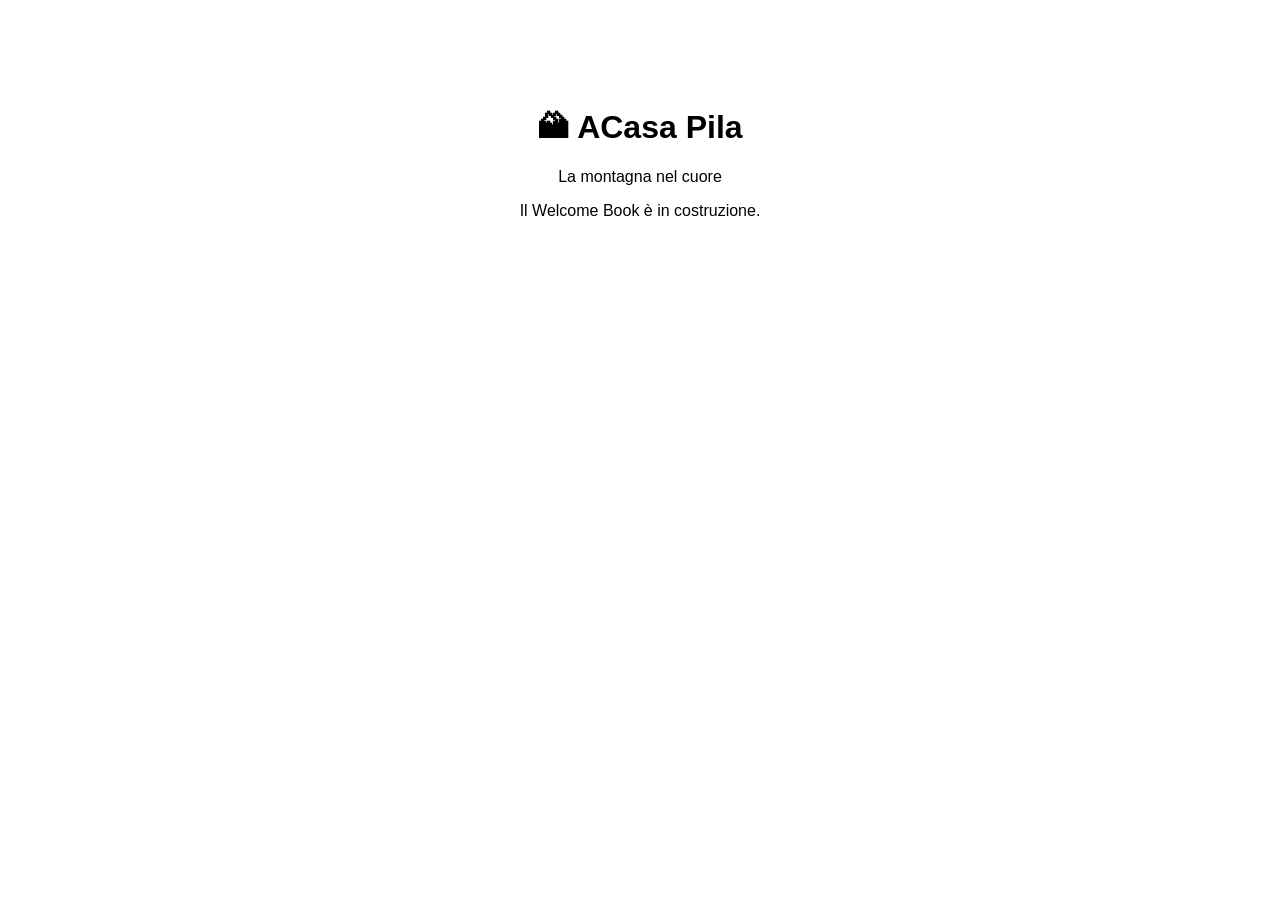
==== index.html @ 54121a6c "index.html" ====
<!DOCTYPE html>
<html lang="it">
<head>
<meta charset="UTF-8">
<title>ACasa Pila</title>
</head>

<body style="font-family:Arial;text-align:center;padding:80px">

<h1>🏔 ACasa Pila</h1>

<p>La montagna nel cuore</p>

<p>Il Welcome Book è in costruzione.</p>

</body>
</html>
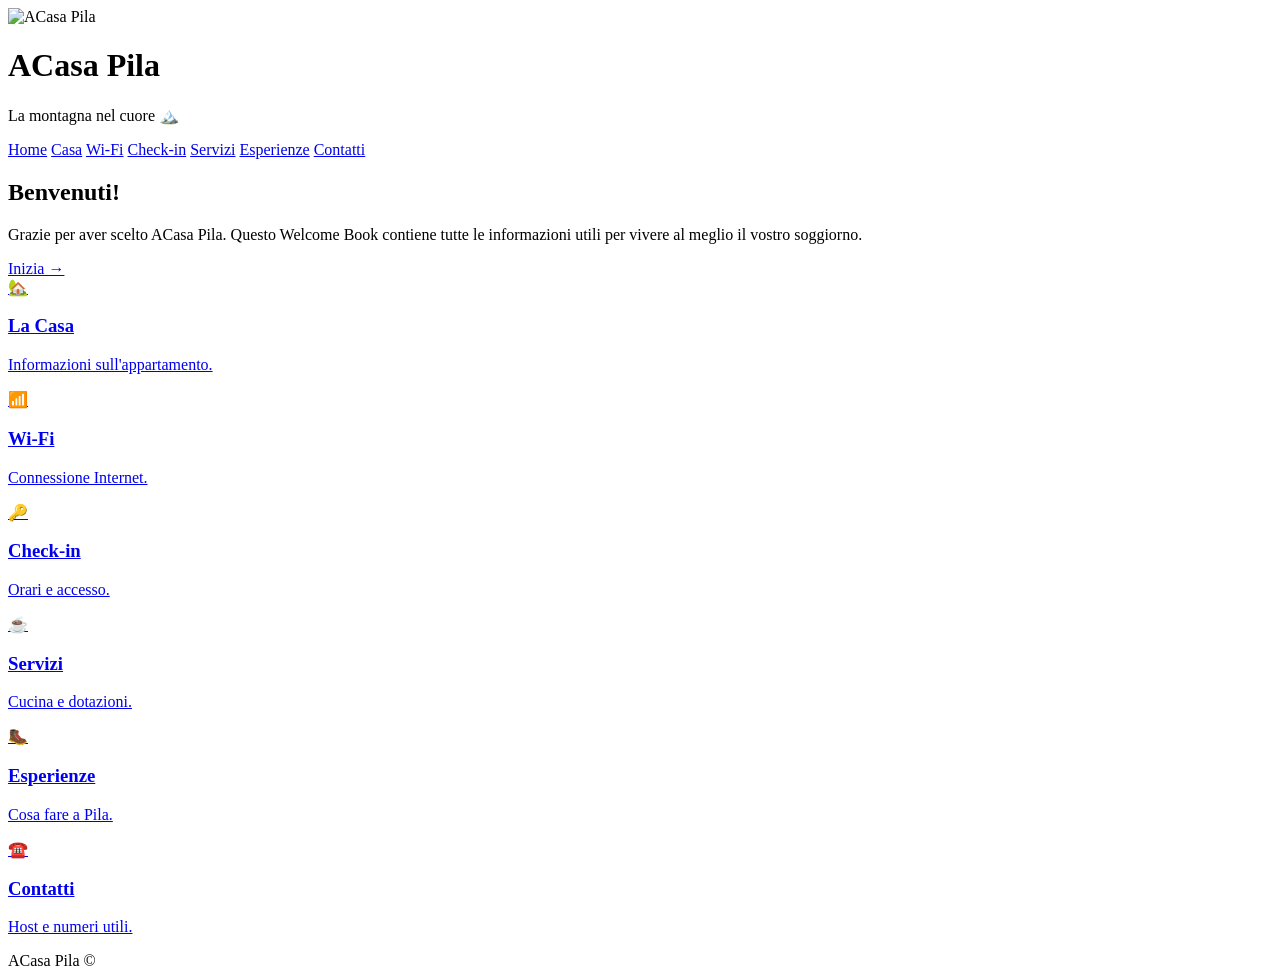
==== commit 6f2eebef: "Update index.html" ====
--- a/index.html
+++ b/index.html
@@ -1,17 +1,141 @@
 <!DOCTYPE html>
 <html lang="it">
 <head>
-<meta charset="UTF-8">
-<title>ACasa Pila</title>
+    <meta charset="UTF-8">
+    <meta name="viewport" content="width=device-width, initial-scale=1.0">
+
+    <title>ACasa Pila</title>
+
+    <link rel="stylesheet" href="css/style.css">
+
 </head>
 
-<body style="font-family:Arial;text-align:center;padding:80px">
+<body>
 
-<h1>🏔 ACasa Pila</h1>
+<header>
 
-<p>La montagna nel cuore</p>
+    <img src="img/logo.jpg" alt="ACasa Pila" class="logo">
 
-<p>Il Welcome Book è in costruzione.</p>
+    <h1>ACasa Pila</h1>
+
+    <p>La montagna nel cuore 🏔️</p>
+
+</header>
+
+<nav>
+
+    <a href="index.html">Home</a>
+
+    <a href="casa.html">Casa</a>
+
+    <a href="wifi.html">Wi-Fi</a>
+
+    <a href="check.html">Check-in</a>
+
+    <a href="servizi.html">Servizi</a>
+
+    <a href="esperienze.html">Esperienze</a>
+
+    <a href="contatti.html">Contatti</a>
+
+</nav>
+
+<main>
+
+<section class="hero">
+
+<h2>Benvenuti!</h2>
+
+<p>
+
+Grazie per aver scelto ACasa Pila.
+
+Questo Welcome Book contiene tutte le informazioni utili
+
+per vivere al meglio il vostro soggiorno.
+
+</p>
+
+<a class="button" href="casa.html">
+
+Inizia →
+
+</a>
+
+</section>
+
+<section class="cards">
+
+<a class="card" href="casa.html">
+
+🏡
+
+<h3>La Casa</h3>
+
+<p>Informazioni sull'appartamento.</p>
+
+</a>
+
+<a class="card" href="wifi.html">
+
+📶
+
+<h3>Wi-Fi</h3>
+
+<p>Connessione Internet.</p>
+
+</a>
+
+<a class="card" href="check.html">
+
+🔑
+
+<h3>Check-in</h3>
+
+<p>Orari e accesso.</p>
+
+</a>
+
+<a class="card" href="servizi.html">
+
+☕️
+
+<h3>Servizi</h3>
+
+<p>Cucina e dotazioni.</p>
+
+</a>
+
+<a class="card" href="esperienze.html">
+
+🥾
+
+<h3>Esperienze</h3>
+
+<p>Cosa fare a Pila.</p>
+
+</a>
+
+<a class="card" href="contatti.html">
+
+☎️
+
+<h3>Contatti</h3>
+
+<p>Host e numeri utili.</p>
+
+</a>
+
+</section>
+
+</main>
+
+<footer>
+
+ACasa Pila ©
+
+</footer>
 
 </body>
+
 </html>
--- a/css/style.css
+++ b/css/style.css
@@ -0,0 +1 @@
+/* CSS ACasa Pila */
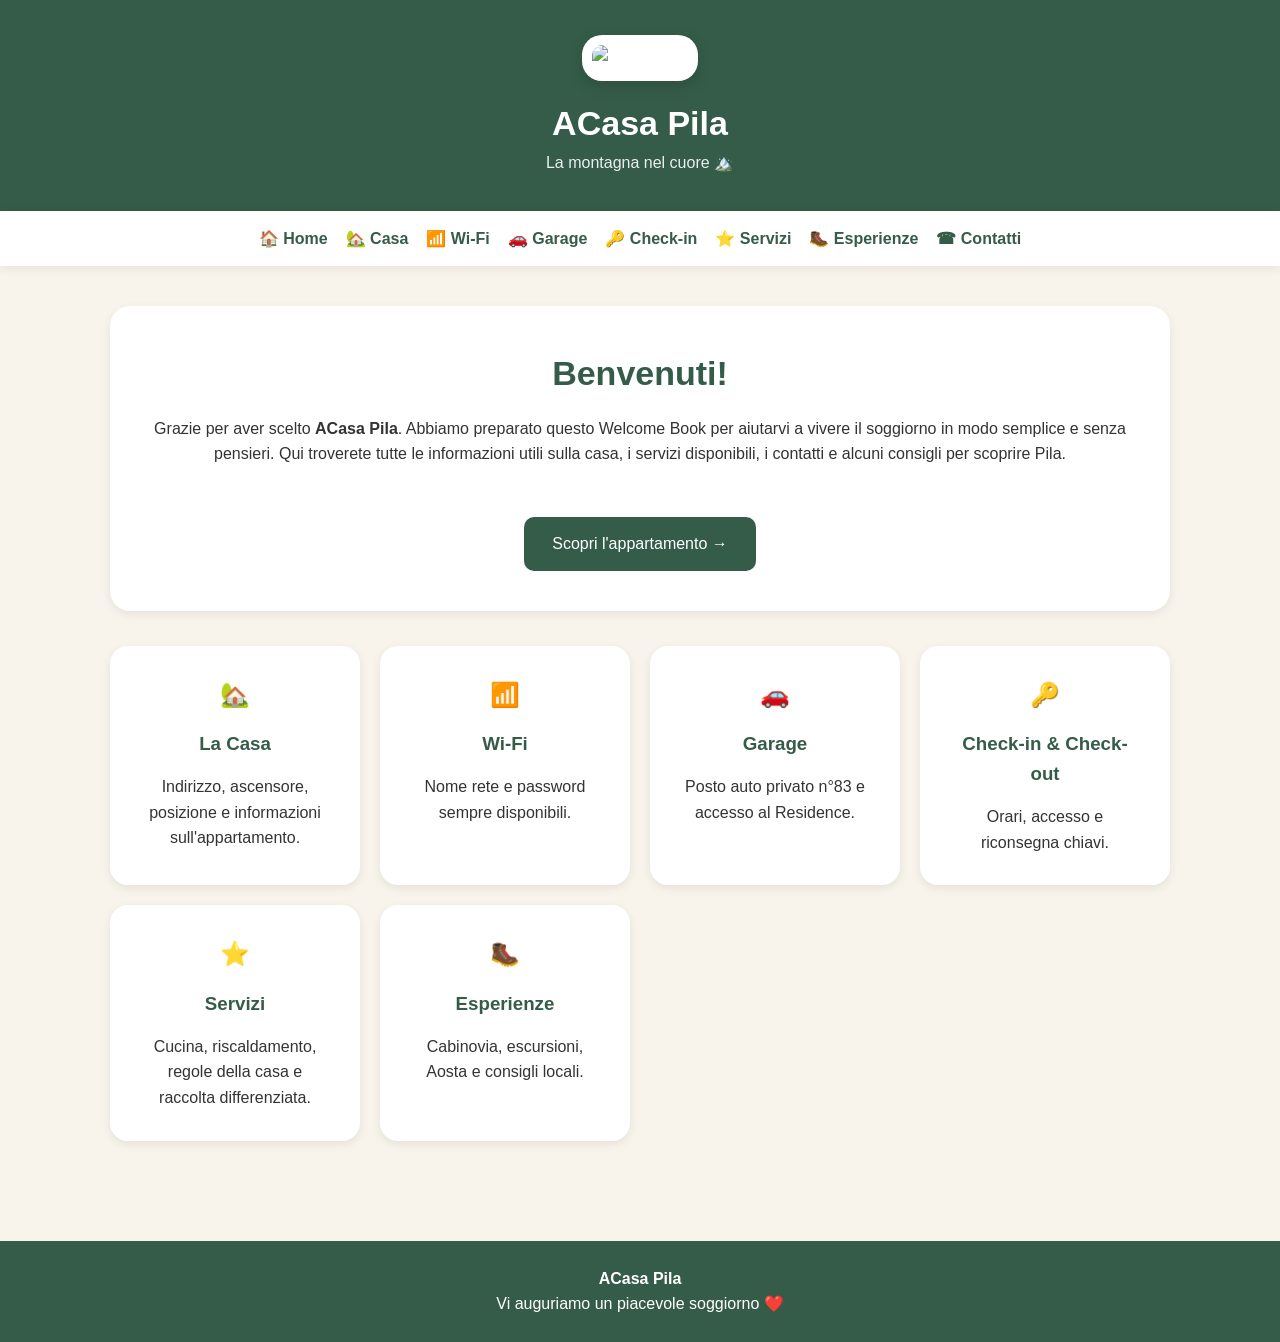
==== commit aa00f5e7: "Update index.html" ====
--- a/index.html
+++ b/index.html
@@ -1,12 +1,14 @@
 <!DOCTYPE html>
 <html lang="it">
+
 <head>
-    <meta charset="UTF-8">
-    <meta name="viewport" content="width=device-width, initial-scale=1.0">
 
-    <title>ACasa Pila</title>
+<meta charset="UTF-8">
+<meta name="viewport" content="width=device-width, initial-scale=1.0">
 
-    <link rel="stylesheet" href="css/style.css">
+<title>ACasa Pila | Welcome Book</title>
+
+<link rel="stylesheet" href="css/style.css">
 
 </head>
 
@@ -14,7 +16,7 @@
 
 <header>
 
-    <img src="img/logo.jpg" alt="ACasa Pila" class="logo">
+    <img src="img/logo.jpg" class="logo" alt="ACasa Pila">
 
     <h1>ACasa Pila</h1>
 
@@ -24,19 +26,14 @@
 
 <nav>
 
-    <a href="index.html">Home</a>
-
-    <a href="casa.html">Casa</a>
-
-    <a href="wifi.html">Wi-Fi</a>
-
-    <a href="check.html">Check-in</a>
-
-    <a href="servizi.html">Servizi</a>
-
-    <a href="esperienze.html">Esperienze</a>
-
-    <a href="contatti.html">Contatti</a>
+    <a href="index.html">🏠 Home</a>
+    <a href="casa.html">🏡 Casa</a>
+    <a href="wifi.html">📶 Wi-Fi</a>
+    <a href="garage.html">🚗 Garage</a>
+    <a href="checkin-out.html">🔑 Check-in</a>
+    <a href="servizi.html">⭐ Servizi</a>
+    <a href="esperienze.html">🥾 Esperienze</a>
+    <a href="contatti.html">☎ Contatti</a>
 
 </nav>
 
@@ -48,17 +45,19 @@
 
 <p>
 
-Grazie per aver scelto ACasa Pila.
+Grazie per aver scelto <strong>ACasa Pila</strong>.
 
-Questo Welcome Book contiene tutte le informazioni utili
+Abbiamo preparato questo Welcome Book per aiutarvi a vivere il soggiorno in modo semplice e senza pensieri.
 
-per vivere al meglio il vostro soggiorno.
+Qui troverete tutte le informazioni utili sulla casa, i servizi disponibili, i contatti e alcuni consigli per scoprire Pila.
 
 </p>
 
+<br>
+
 <a class="button" href="casa.html">
 
-Inizia →
+Scopri l'appartamento →
 
 </a>
 
@@ -68,61 +67,85 @@
 
 <a class="card" href="casa.html">
 
-🏡
+<h2>🏡</h2>
 
 <h3>La Casa</h3>
 
-<p>Informazioni sull'appartamento.</p>
+<p>
+
+Indirizzo, ascensore, posizione e informazioni sull'appartamento.
+
+</p>
 
 </a>
 
 <a class="card" href="wifi.html">
 
-📶
+<h2>📶</h2>
 
 <h3>Wi-Fi</h3>
 
-<p>Connessione Internet.</p>
+<p>
+
+Nome rete e password sempre disponibili.
+
+</p>
 
 </a>
 
-<a class="card" href="check.html">
+<a class="card" href="garage.html">
 
-🔑
+<h2>🚗</h2>
 
-<h3>Check-in</h3>
+<h3>Garage</h3>
 
-<p>Orari e accesso.</p>
+<p>
+
+Posto auto privato n°83 e accesso al Residence.
+
+</p>
+
+</a>
+
+<a class="card" href="checkin-out.html">
+
+<h2>🔑</h2>
+
+<h3>Check-in & Check-out</h3>
+
+<p>
+
+Orari, accesso e riconsegna chiavi.
+
+</p>
 
 </a>
 
 <a class="card" href="servizi.html">
 
-☕️
+<h2>⭐</h2>
 
 <h3>Servizi</h3>
 
-<p>Cucina e dotazioni.</p>
+<p>
+
+Cucina, riscaldamento, regole della casa e raccolta differenziata.
+
+</p>
 
 </a>
 
 <a class="card" href="esperienze.html">
 
-🥾
+<h2>🥾</h2>
 
 <h3>Esperienze</h3>
 
-<p>Cosa fare a Pila.</p>
+<p>
 
-</a>
+Cabinovia, escursioni, Aosta e consigli locali.
 
-<a class="card" href="contatti.html">
-
-☎️
-
-<h3>Contatti</h3>
-
-<p>Host e numeri utili.</p>
+</p>
 
 </a>
 
@@ -132,7 +155,9 @@
 
 <footer>
 
-ACasa Pila ©
+<p><strong>ACasa Pila</strong></p>
+
+<p>Vi auguriamo un piacevole soggiorno ❤️</p>
 
 </footer>
 
--- a/css/style.css
+++ b/css/style.css
@@ -1 +1,270 @@
-/* CSS ACasa Pila */
+/* ===================================
+   ACasa Pila
+   Welcome Book
+=================================== */
+
+:root{
+    --green:#355c49;
+    --green-dark:#284739;
+    --cream:#f8f4ec;
+    --brown:#9c7b55;
+    --white:#ffffff;
+    --text:#333;
+    --border:#e7e2d9;
+}
+
+*{
+    margin:0;
+    padding:0;
+    box-sizing:border-box;
+}
+
+html{
+    scroll-behavior:smooth;
+}
+
+body{
+
+    font-family:Arial, Helvetica, sans-serif;
+
+    background:var(--cream);
+
+    color:var(--text);
+
+    line-height:1.6;
+
+}
+
+/* HEADER */
+
+header{
+
+    background:var(--green);
+
+    color:white;
+
+    text-align:center;
+
+    padding:35px 20px;
+
+}
+
+.logo{
+
+    width:150px;
+
+    background:white;
+
+    padding:10px;
+
+    border-radius:20px;
+
+    box-shadow:0 5px 15px rgba(0,0,0,.15);
+
+}
+
+header h1{
+
+    margin-top:15px;
+
+    font-size:34px;
+
+}
+
+header p{
+
+    opacity:.9;
+
+}
+
+/* MENU */
+
+nav{
+
+    position:sticky;
+
+    top:0;
+
+    background:white;
+
+    display:flex;
+
+    justify-content:center;
+
+    gap:18px;
+
+    padding:15px;
+
+    box-shadow:0 2px 10px rgba(0,0,0,.08);
+
+    z-index:100;
+
+}
+
+nav a{
+
+    color:var(--green);
+
+    text-decoration:none;
+
+    font-weight:bold;
+
+}
+
+nav a:hover{
+
+    color:var(--brown);
+
+}
+
+/* CONTENUTO */
+
+main{
+
+    max-width:1100px;
+
+    margin:auto;
+
+    padding:40px 20px;
+
+}
+
+/* HERO */
+
+.hero{
+
+    background:white;
+
+    border-radius:20px;
+
+    padding:40px;
+
+    text-align:center;
+
+    margin-bottom:35px;
+
+    box-shadow:0 3px 10px rgba(0,0,0,.08);
+
+}
+
+.hero h2{
+
+    color:var(--green);
+
+    font-size:34px;
+
+    margin-bottom:15px;
+
+}
+
+.button{
+
+    display:inline-block;
+
+    margin-top:25px;
+
+    background:var(--green);
+
+    color:white;
+
+    padding:14px 28px;
+
+    border-radius:10px;
+
+    text-decoration:none;
+
+}
+
+.button:hover{
+
+    background:var(--green-dark);
+
+}
+
+/* CARD */
+
+.cards{
+
+    display:grid;
+
+    grid-template-columns:repeat(auto-fit,minmax(240px,1fr));
+
+    gap:20px;
+
+}
+
+.card{
+
+    background:white;
+
+    border-radius:18px;
+
+    padding:30px;
+
+    text-decoration:none;
+
+    color:inherit;
+
+    text-align:center;
+
+    transition:.25s;
+
+    box-shadow:0 3px 10px rgba(0,0,0,.08);
+
+}
+
+.card:hover{
+
+    transform:translateY(-5px);
+
+}
+
+.card h3{
+
+    margin:15px 0;
+
+    color:var(--green);
+
+}
+
+/* FOOTER */
+
+footer{
+
+    margin-top:60px;
+
+    background:var(--green);
+
+    color:white;
+
+    text-align:center;
+
+    padding:25px;
+
+}
+
+/* MOBILE */
+
+@media(max-width:700px){
+
+nav{
+
+    flex-wrap:wrap;
+
+    gap:10px;
+
+}
+
+header h1{
+
+    font-size:28px;
+
+}
+
+.hero{
+
+    padding:25px;
+
+}
+
+}
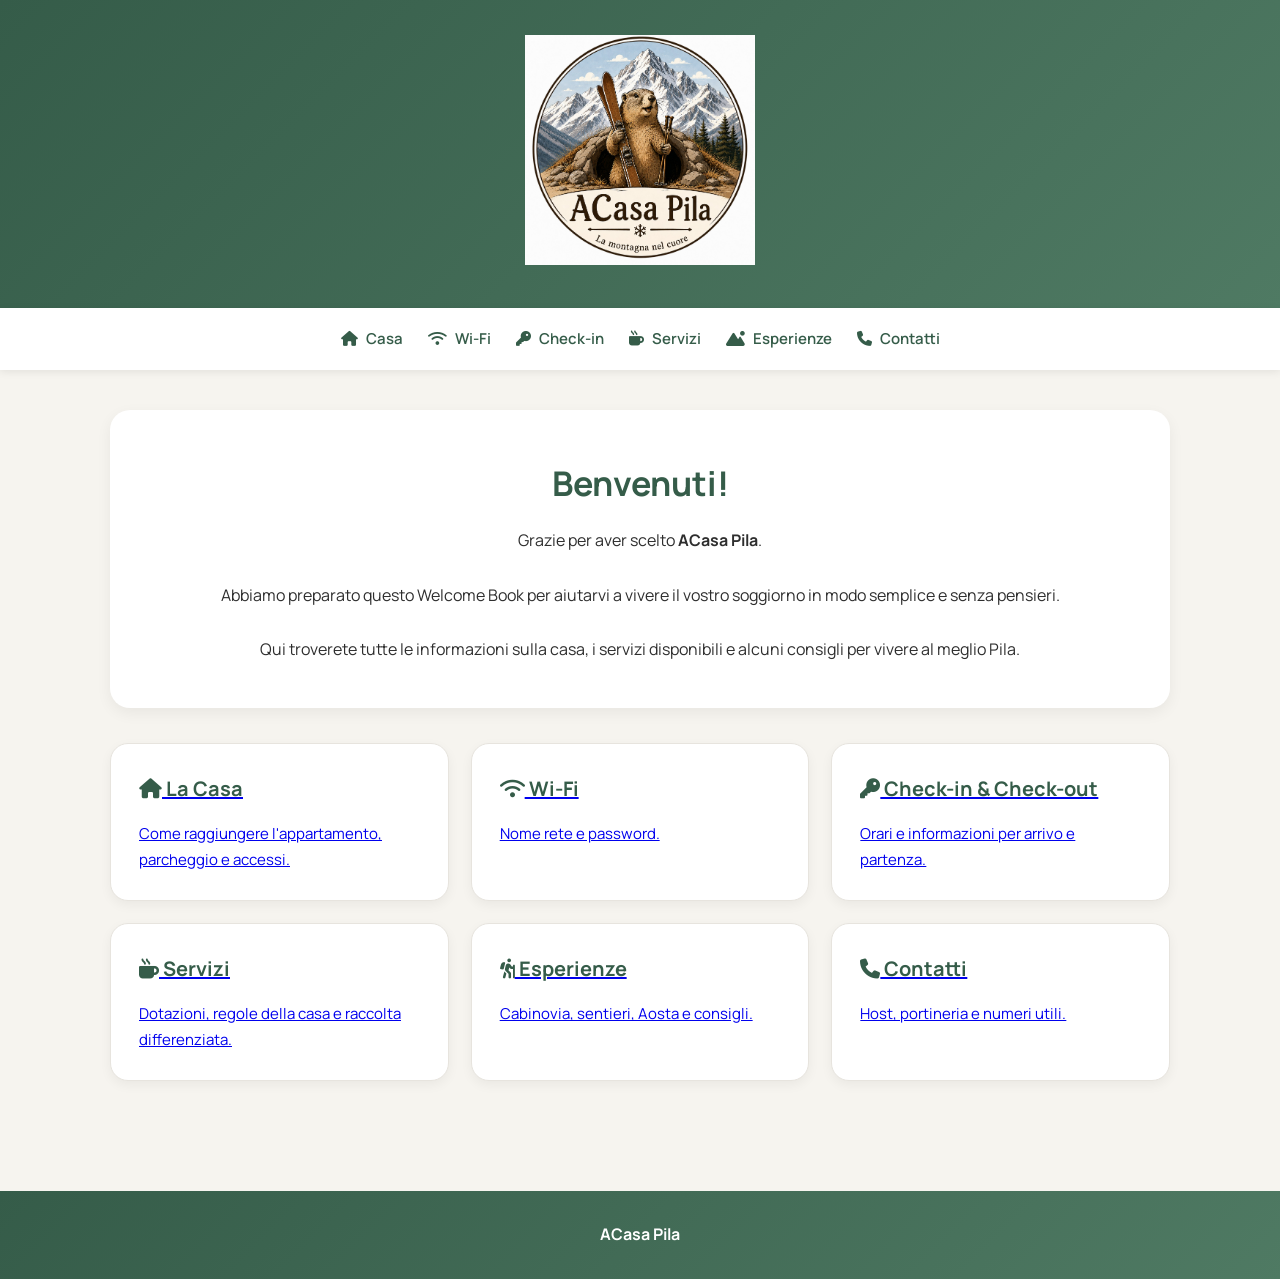
==== commit 38e2696a: "Update index.html" ====
--- a/index.html
+++ b/index.html
@@ -6,8 +6,9 @@
 <meta charset="UTF-8">
 <meta name="viewport" content="width=device-width, initial-scale=1.0">
 
-<title>ACasa Pila | Welcome Book</title>
+<title>ACasa Pila</title>
 
+<link rel="stylesheet" href="https://cdnjs.cloudflare.com/ajax/libs/font-awesome/6.5.2/css/all.min.css">
 <link rel="stylesheet" href="css/style.css">
 
 </head>
@@ -16,24 +17,25 @@
 
 <header>
 
-    <img src="img/logo.jpg" class="logo" alt="ACasa Pila">
-
-    <h1>ACasa Pila</h1>
-
-    <p>La montagna nel cuore 🏔️</p>
+<a href="index.html">
+<img src="img/logo.jpg" class="logo" alt="ACasa Pila">
+</a>
 
 </header>
 
 <nav>
 
-    <a href="index.html">🏠 Home</a>
-    <a href="casa.html">🏡 Casa</a>
-    <a href="wifi.html">📶 Wi-Fi</a>
-    <a href="garage.html">🚗 Garage</a>
-    <a href="checkin-out.html">🔑 Check-in</a>
-    <a href="servizi.html">⭐ Servizi</a>
-    <a href="esperienze.html">🥾 Esperienze</a>
-    <a href="contatti.html">☎ Contatti</a>
+<a href="casa.html"><i class="fa-solid fa-house"></i> Casa</a>
+
+<a href="wifi.html"><i class="fa-solid fa-wifi"></i> Wi-Fi</a>
+
+<a href="checkin-out.html"><i class="fa-solid fa-key"></i> Check-in</a>
+
+<a href="servizi.html"><i class="fa-solid fa-mug-hot"></i> Servizi</a>
+
+<a href="esperienze.html"><i class="fa-solid fa-mountain-sun"></i> Esperienze</a>
+
+<a href="contatti.html"><i class="fa-solid fa-phone"></i> Contatti</a>
 
 </nav>
 
@@ -47,19 +49,15 @@
 
 Grazie per aver scelto <strong>ACasa Pila</strong>.
 
-Abbiamo preparato questo Welcome Book per aiutarvi a vivere il soggiorno in modo semplice e senza pensieri.
+<br><br>
 
-Qui troverete tutte le informazioni utili sulla casa, i servizi disponibili, i contatti e alcuni consigli per scoprire Pila.
+Abbiamo preparato questo Welcome Book per aiutarvi a vivere il vostro soggiorno in modo semplice e senza pensieri.
+
+<br><br>
+
+Qui troverete tutte le informazioni sulla casa, i servizi disponibili e alcuni consigli per vivere al meglio Pila.
 
 </p>
-
-<br>
-
-<a class="button" href="casa.html">
-
-Scopri l'appartamento →
-
-</a>
 
 </section>
 
@@ -67,13 +65,11 @@
 
 <a class="card" href="casa.html">
 
-<h2>🏡</h2>
-
-<h3>La Casa</h3>
+<h3><i class="fa-solid fa-house"></i> La Casa</h3>
 
 <p>
 
-Indirizzo, ascensore, posizione e informazioni sull'appartamento.
+Come raggiungere l'appartamento, parcheggio e accessi.
 
 </p>
 
@@ -81,27 +77,11 @@
 
 <a class="card" href="wifi.html">
 
-<h2>📶</h2>
-
-<h3>Wi-Fi</h3>
+<h3><i class="fa-solid fa-wifi"></i> Wi-Fi</h3>
 
 <p>
 
-Nome rete e password sempre disponibili.
-
-</p>
-
-</a>
-
-<a class="card" href="garage.html">
-
-<h2>🚗</h2>
-
-<h3>Garage</h3>
-
-<p>
-
-Posto auto privato n°83 e accesso al Residence.
+Nome rete e password.
 
 </p>
 
@@ -109,13 +89,11 @@
 
 <a class="card" href="checkin-out.html">
 
-<h2>🔑</h2>
-
-<h3>Check-in & Check-out</h3>
+<h3><i class="fa-solid fa-key"></i> Check-in & Check-out</h3>
 
 <p>
 
-Orari, accesso e riconsegna chiavi.
+Orari e informazioni per arrivo e partenza.
 
 </p>
 
@@ -123,13 +101,11 @@
 
 <a class="card" href="servizi.html">
 
-<h2>⭐</h2>
-
-<h3>Servizi</h3>
+<h3><i class="fa-solid fa-mug-hot"></i> Servizi</h3>
 
 <p>
 
-Cucina, riscaldamento, regole della casa e raccolta differenziata.
+Dotazioni, regole della casa e raccolta differenziata.
 
 </p>
 
@@ -137,13 +113,23 @@
 
 <a class="card" href="esperienze.html">
 
-<h2>🥾</h2>
-
-<h3>Esperienze</h3>
+<h3><i class="fa-solid fa-person-hiking"></i> Esperienze</h3>
 
 <p>
 
-Cabinovia, escursioni, Aosta e consigli locali.
+Cabinovia, sentieri, Aosta e consigli.
+
+</p>
+
+</a>
+
+<a class="card" href="contatti.html">
+
+<h3><i class="fa-solid fa-phone"></i> Contatti</h3>
+
+<p>
+
+Host, portineria e numeri utili.
 
 </p>
 
@@ -155,9 +141,7 @@
 
 <footer>
 
-<p><strong>ACasa Pila</strong></p>
-
-<p>Vi auguriamo un piacevole soggiorno ❤️</p>
+<strong>ACasa Pila</strong>
 
 </footer>
 
--- a/css/style.css
+++ b/css/style.css
@@ -1,37 +1,37 @@
-/* ===================================
+/* ===========================
    ACasa Pila
-   Welcome Book
-=================================== */
+=========================== */
+
+@import url('https://fonts.googleapis.com/css2?family=Manrope:wght@300;400;500;600;700&display=swap');
 
 :root{
-    --green:#355c49;
-    --green-dark:#284739;
-    --cream:#f8f4ec;
-    --brown:#9c7b55;
-    --white:#ffffff;
-    --text:#333;
-    --border:#e7e2d9;
+
+--green:#355C49;
+--green2:#4F7A63;
+--cream:#F6F4EF;
+--white:#FFFFFF;
+--text:#2E2E2E;
+--border:#E7E4DE;
+
 }
 
 *{
-    margin:0;
-    padding:0;
-    box-sizing:border-box;
-}
-
-html{
-    scroll-behavior:smooth;
+
+margin:0;
+padding:0;
+box-sizing:border-box;
+
 }
 
 body{
 
-    font-family:Arial, Helvetica, sans-serif;
-
-    background:var(--cream);
-
-    color:var(--text);
-
-    line-height:1.6;
+font-family:'Manrope',sans-serif;
+
+background:var(--cream);
+
+color:var(--text);
+
+line-height:1.7;
 
 }
 
@@ -39,41 +39,29 @@
 
 header{
 
-    background:var(--green);
-
-    color:white;
-
-    text-align:center;
-
-    padding:35px 20px;
+background:linear-gradient(135deg,var(--green),var(--green2));
+
+padding:35px;
+
+text-align:center;
+
+box-shadow:0 3px 12px rgba(0,0,0,.15);
 
 }
 
 .logo{
 
-    width:150px;
-
-    background:white;
-
-    padding:10px;
-
-    border-radius:20px;
-
-    box-shadow:0 5px 15px rgba(0,0,0,.15);
-
-}
-
-header h1{
-
-    margin-top:15px;
-
-    font-size:34px;
-
-}
-
-header p{
-
-    opacity:.9;
+width:230px;
+
+max-width:80%;
+
+transition:.25s;
+
+}
+
+.logo:hover{
+
+transform:scale(1.03);
 
 }
 
@@ -81,51 +69,63 @@
 
 nav{
 
-    position:sticky;
-
-    top:0;
-
-    background:white;
-
-    display:flex;
-
-    justify-content:center;
-
-    gap:18px;
-
-    padding:15px;
-
-    box-shadow:0 2px 10px rgba(0,0,0,.08);
-
-    z-index:100;
+background:white;
+
+display:flex;
+
+justify-content:center;
+
+flex-wrap:wrap;
+
+gap:25px;
+
+padding:18px;
+
+position:sticky;
+
+top:0;
+
+z-index:999;
+
+box-shadow:0 2px 8px rgba(0,0,0,.08);
 
 }
 
 nav a{
 
-    color:var(--green);
-
-    text-decoration:none;
-
-    font-weight:bold;
+text-decoration:none;
+
+color:var(--green);
+
+font-weight:600;
+
+font-size:15px;
+
+transition:.2s;
+
+display:flex;
+
+align-items:center;
+
+gap:8px;
 
 }
 
 nav a:hover{
 
-    color:var(--brown);
-
-}
-
-/* CONTENUTO */
+color:#000;
+
+}
+
+/* PAGINA */
 
 main{
 
-    max-width:1100px;
-
-    margin:auto;
-
-    padding:40px 20px;
+max-width:1100px;
+
+margin:auto;
+
+padding:40px 20px;
 
 }
 
@@ -133,97 +133,99 @@
 
 .hero{
 
-    background:white;
-
-    border-radius:20px;
-
-    padding:40px;
-
-    text-align:center;
-
-    margin-bottom:35px;
-
-    box-shadow:0 3px 10px rgba(0,0,0,.08);
+background:white;
+
+padding:45px;
+
+border-radius:20px;
+
+text-align:center;
+
+box-shadow:0 5px 15px rgba(0,0,0,.06);
+
+margin-bottom:35px;
 
 }
 
 .hero h2{
 
-    color:var(--green);
-
-    font-size:34px;
-
-    margin-bottom:15px;
-
-}
+color:var(--green);
+
+font-size:34px;
+
+margin-bottom:15px;
+
+font-weight:700;
+
+}
+
+/* CARD */
+
+.cards{
+
+display:grid;
+
+grid-template-columns:repeat(auto-fit,minmax(280px,1fr));
+
+gap:22px;
+
+}
+
+.card{
+
+background:white;
+
+padding:28px;
+
+border-radius:18px;
+
+box-shadow:0 4px 12px rgba(0,0,0,.05);
+
+border:1px solid var(--border);
+
+}
+
+.card h3{
+
+margin-bottom:15px;
+
+color:var(--green);
+
+font-size:20px;
+
+}
+
+.card p{
+
+font-size:15px;
+
+}
+
+/* BUTTON */
 
 .button{
 
-    display:inline-block;
-
-    margin-top:25px;
-
-    background:var(--green);
-
-    color:white;
-
-    padding:14px 28px;
-
-    border-radius:10px;
-
-    text-decoration:none;
+display:inline-block;
+
+background:var(--green);
+
+color:white;
+
+padding:14px 26px;
+
+border-radius:10px;
+
+text-decoration:none;
+
+margin-top:20px;
+
+font-weight:600;
 
 }
 
 .button:hover{
 
-    background:var(--green-dark);
-
-}
-
-/* CARD */
-
-.cards{
-
-    display:grid;
-
-    grid-template-columns:repeat(auto-fit,minmax(240px,1fr));
-
-    gap:20px;
-
-}
-
-.card{
-
-    background:white;
-
-    border-radius:18px;
-
-    padding:30px;
-
-    text-decoration:none;
-
-    color:inherit;
-
-    text-align:center;
-
-    transition:.25s;
-
-    box-shadow:0 3px 10px rgba(0,0,0,.08);
-
-}
-
-.card:hover{
-
-    transform:translateY(-5px);
-
-}
-
-.card h3{
-
-    margin:15px 0;
-
-    color:var(--green);
+background:var(--green2);
 
 }
 
@@ -231,15 +233,15 @@
 
 footer{
 
-    margin-top:60px;
-
-    background:var(--green);
-
-    color:white;
-
-    text-align:center;
-
-    padding:25px;
+margin-top:70px;
+
+background:linear-gradient(135deg,var(--green),var(--green2));
+
+color:white;
+
+padding:30px;
+
+text-align:center;
 
 }
 
@@ -247,24 +249,30 @@
 
 @media(max-width:700px){
 
+.logo{
+
+width:180px;
+
+}
+
 nav{
 
-    flex-wrap:wrap;
-
-    gap:10px;
-
-}
-
-header h1{
-
-    font-size:28px;
+gap:14px;
+
+font-size:14px;
 
 }
 
 .hero{
 
-    padding:25px;
-
-}
-
-}
+padding:30px;
+
+}
+
+.hero h2{
+
+font-size:28px;
+
+}
+
+}
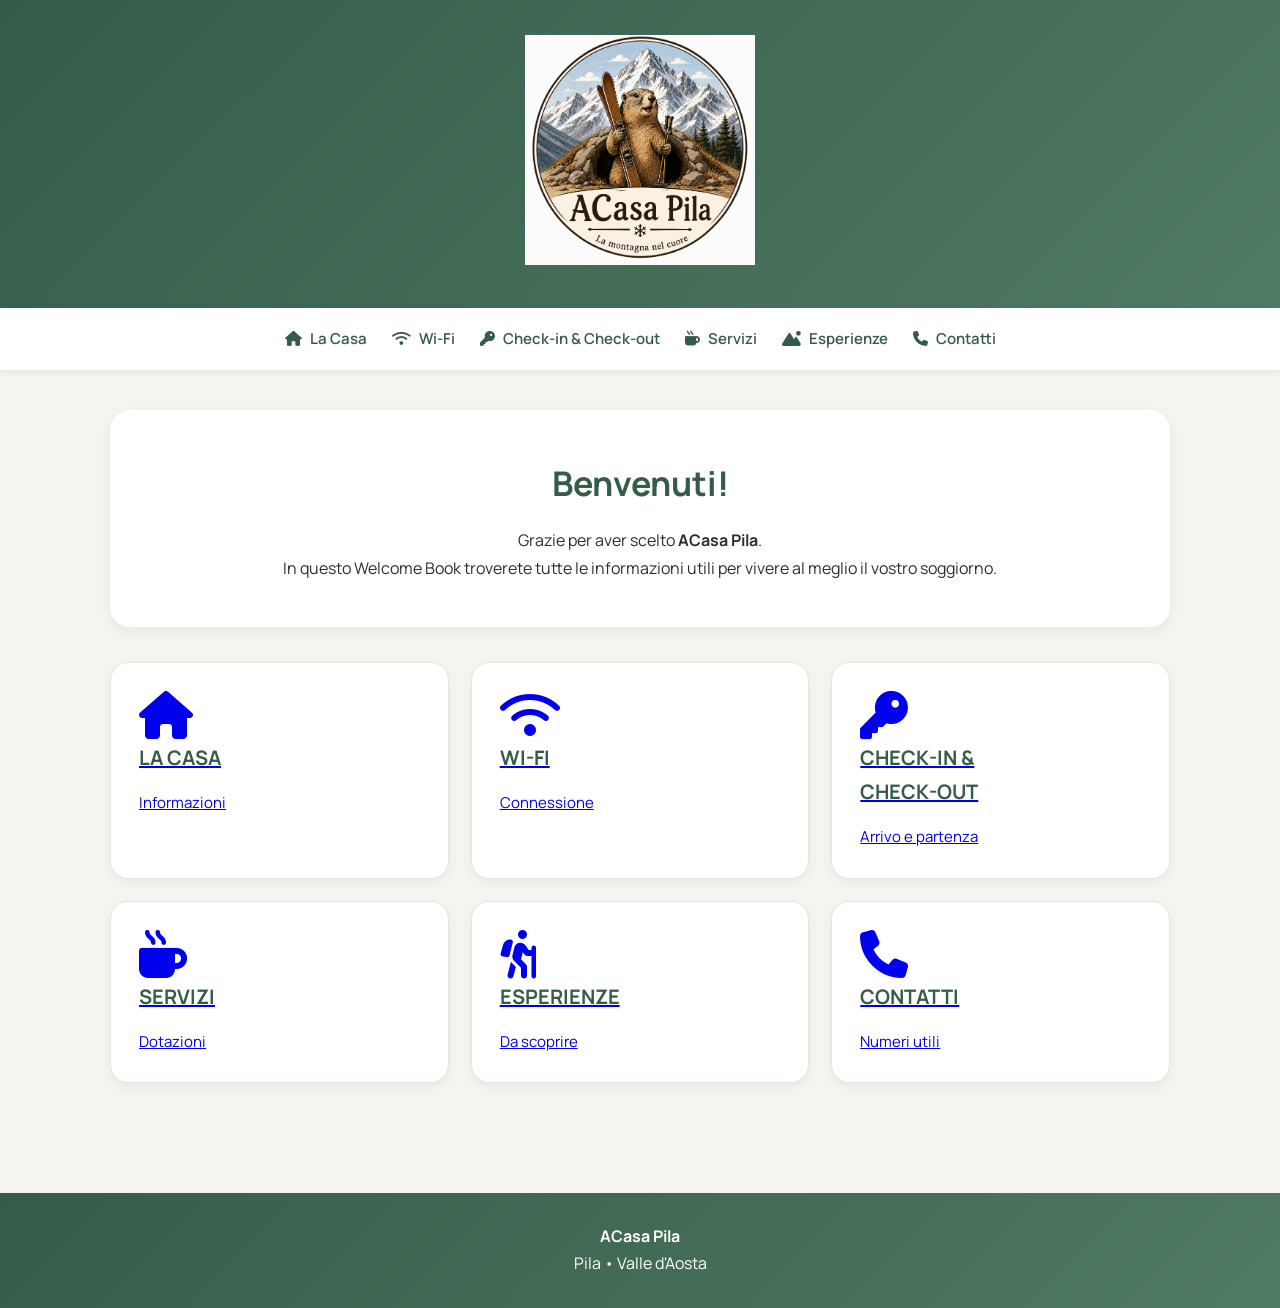
==== commit 8a6e9ebd: "Update index.html" ====
--- a/index.html
+++ b/index.html
@@ -1,35 +1,29 @@
 <!DOCTYPE html>
 <html lang="it">
+<head>
+    <meta charset="UTF-8">
+    <meta name="viewport" content="width=device-width, initial-scale=1.0">
+    <title>ACasa Pila</title>
 
-<head>
-
-<meta charset="UTF-8">
-<meta name="viewport" content="width=device-width, initial-scale=1.0">
-
-<title>ACasa Pila</title>
-
-<link rel="stylesheet" href="https://cdnjs.cloudflare.com/ajax/libs/font-awesome/6.5.2/css/all.min.css">
-<link rel="stylesheet" href="css/style.css">
-
+    <link rel="stylesheet" href="https://cdnjs.cloudflare.com/ajax/libs/font-awesome/6.5.2/css/all.min.css">
+    <link rel="stylesheet" href="css/style.css">
 </head>
 
 <body>
 
 <header>
-
-<a href="index.html">
-<img src="img/logo.jpg" class="logo" alt="ACasa Pila">
-</a>
-
+    <a href="index.html">
+        <img src="img/logo.jpg" class="logo" alt="ACasa Pila">
+    </a>
 </header>
 
 <nav>
 
-<a href="casa.html"><i class="fa-solid fa-house"></i> Casa</a>
+<a href="casa.html"><i class="fa-solid fa-house"></i> La Casa</a>
 
 <a href="wifi.html"><i class="fa-solid fa-wifi"></i> Wi-Fi</a>
 
-<a href="checkin-out.html"><i class="fa-solid fa-key"></i> Check-in</a>
+<a href="checkin-out.html"><i class="fa-solid fa-key"></i> Check-in & Check-out</a>
 
 <a href="servizi.html"><i class="fa-solid fa-mug-hot"></i> Servizi</a>
 
@@ -46,92 +40,71 @@
 <h2>Benvenuti!</h2>
 
 <p>
-
-Grazie per aver scelto <strong>ACasa Pila</strong>.
-
-<br><br>
-
-Abbiamo preparato questo Welcome Book per aiutarvi a vivere il vostro soggiorno in modo semplice e senza pensieri.
-
-<br><br>
-
-Qui troverete tutte le informazioni sulla casa, i servizi disponibili e alcuni consigli per vivere al meglio Pila.
-
+Grazie per aver scelto <strong>ACasa Pila</strong>.<br>
+In questo Welcome Book troverete tutte le informazioni utili per vivere al meglio il vostro soggiorno.
 </p>
 
 </section>
 
 <section class="cards">
 
-<a class="card" href="casa.html">
+<a href="casa.html" class="card">
 
-<h3><i class="fa-solid fa-house"></i> La Casa</h3>
+<i class="fa-solid fa-house fa-3x"></i>
 
-<p>
+<h3>LA CASA</h3>
 
-Come raggiungere l'appartamento, parcheggio e accessi.
-
-</p>
+<p>Informazioni</p>
 
 </a>
 
-<a class="card" href="wifi.html">
+<a href="wifi.html" class="card">
 
-<h3><i class="fa-solid fa-wifi"></i> Wi-Fi</h3>
+<i class="fa-solid fa-wifi fa-3x"></i>
 
-<p>
+<h3>WI-FI</h3>
 
-Nome rete e password.
-
-</p>
+<p>Connessione</p>
 
 </a>
 
-<a class="card" href="checkin-out.html">
+<a href="checkin-out.html" class="card">
 
-<h3><i class="fa-solid fa-key"></i> Check-in & Check-out</h3>
+<i class="fa-solid fa-key fa-3x"></i>
 
-<p>
+<h3>CHECK-IN &<br>CHECK-OUT</h3>
 
-Orari e informazioni per arrivo e partenza.
-
-</p>
+<p>Arrivo e partenza</p>
 
 </a>
 
-<a class="card" href="servizi.html">
+<a href="servizi.html" class="card">
 
-<h3><i class="fa-solid fa-mug-hot"></i> Servizi</h3>
+<i class="fa-solid fa-mug-hot fa-3x"></i>
 
-<p>
+<h3>SERVIZI</h3>
 
-Dotazioni, regole della casa e raccolta differenziata.
-
-</p>
+<p>Dotazioni</p>
 
 </a>
 
-<a class="card" href="esperienze.html">
+<a href="esperienze.html" class="card">
 
-<h3><i class="fa-solid fa-person-hiking"></i> Esperienze</h3>
+<i class="fa-solid fa-person-hiking fa-3x"></i>
 
-<p>
+<h3>ESPERIENZE</h3>
 
-Cabinovia, sentieri, Aosta e consigli.
-
-</p>
+<p>Da scoprire</p>
 
 </a>
 
-<a class="card" href="contatti.html">
+<a href="contatti.html" class="card">
 
-<h3><i class="fa-solid fa-phone"></i> Contatti</h3>
+<i class="fa-solid fa-phone fa-3x"></i>
 
-<p>
+<h3>CONTATTI</h3>
 
-Host, portineria e numeri utili.
-
-</p>
+<p>Numeri utili</p>
 
 </a>
 
@@ -141,10 +114,10 @@
 
 <footer>
 
-<strong>ACasa Pila</strong>
+<strong>ACasa Pila</strong><br>
+Pila • Valle d'Aosta
 
 </footer>
 
 </body>
-
 </html>
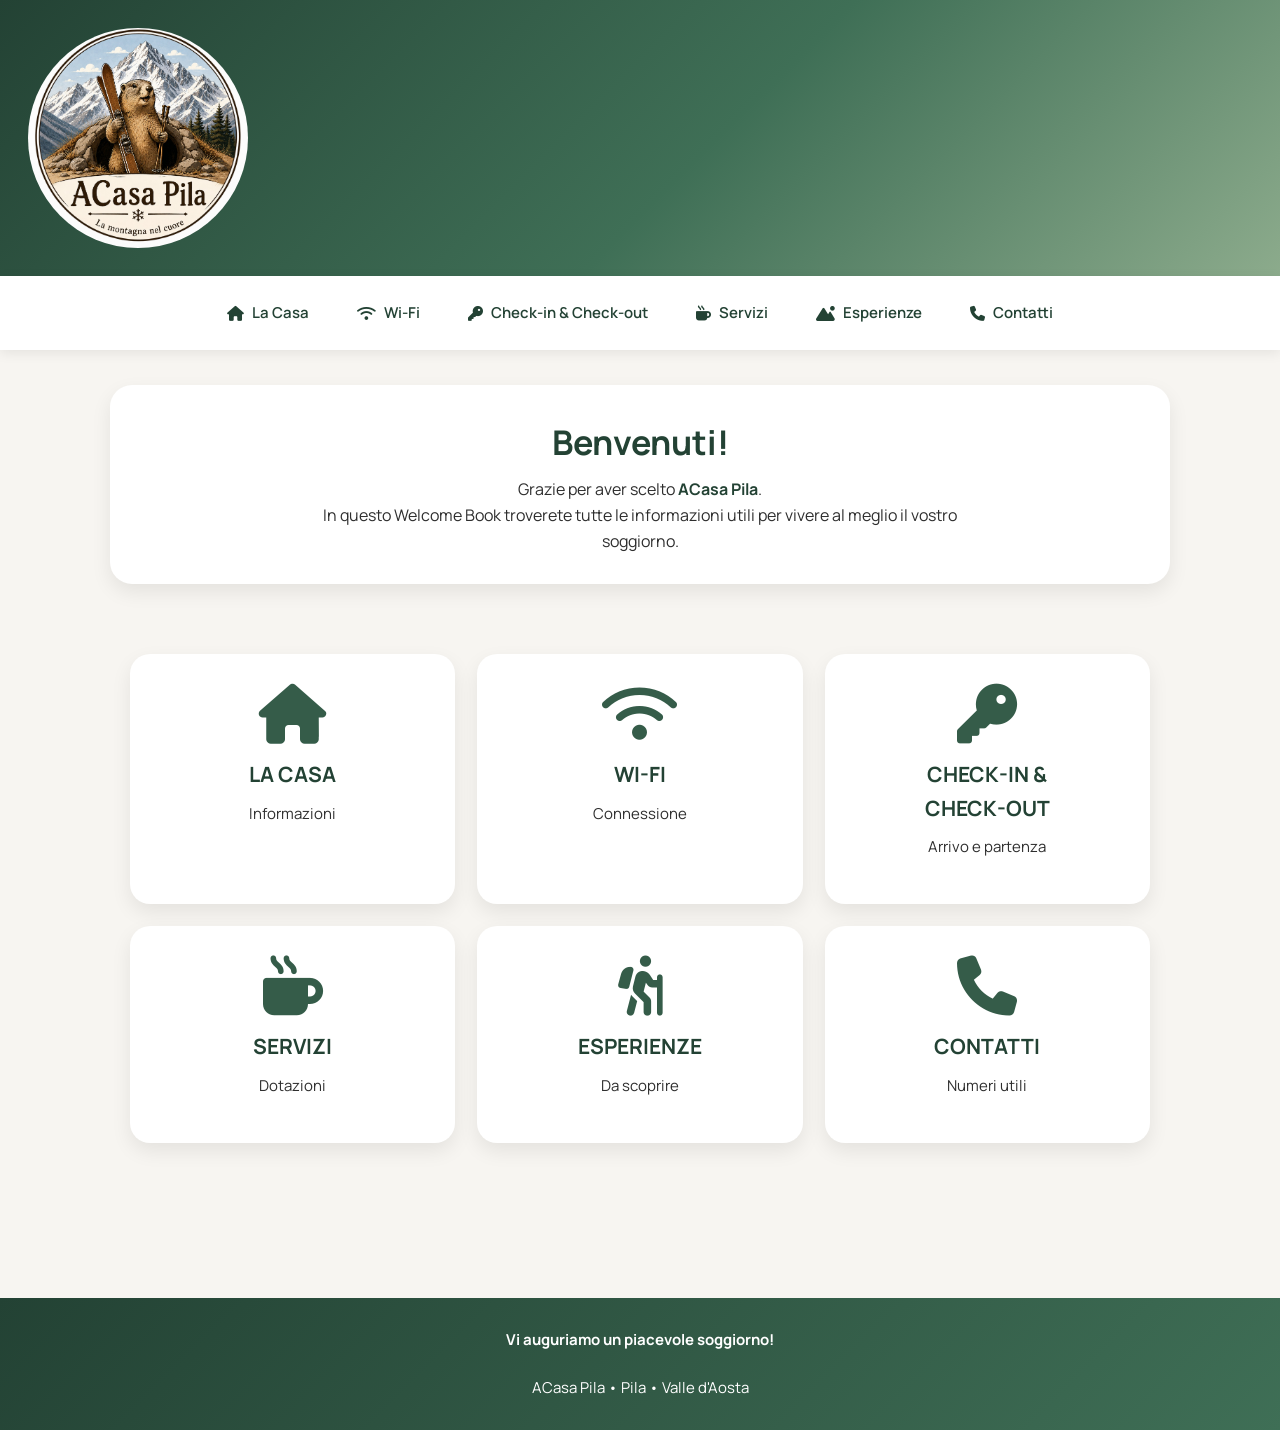
==== commit 6fe7972f: "Update index.html" ====
--- a/index.html
+++ b/index.html
@@ -1,35 +1,59 @@
 <!DOCTYPE html>
 <html lang="it">
+
 <head>
+
     <meta charset="UTF-8">
     <meta name="viewport" content="width=device-width, initial-scale=1.0">
+
     <title>ACasa Pila</title>
 
     <link rel="stylesheet" href="https://cdnjs.cloudflare.com/ajax/libs/font-awesome/6.5.2/css/all.min.css">
     <link rel="stylesheet" href="css/style.css">
+
 </head>
 
 <body>
 
 <header>
+
     <a href="index.html">
         <img src="img/logo.jpg" class="logo" alt="ACasa Pila">
     </a>
+
 </header>
 
 <nav>
 
-<a href="casa.html"><i class="fa-solid fa-house"></i> La Casa</a>
+    <a href="casa.html">
+        <i class="fa-solid fa-house"></i>
+        La Casa
+    </a>
 
-<a href="wifi.html"><i class="fa-solid fa-wifi"></i> Wi-Fi</a>
+    <a href="wifi.html">
+        <i class="fa-solid fa-wifi"></i>
+        Wi-Fi
+    </a>
 
-<a href="checkin-out.html"><i class="fa-solid fa-key"></i> Check-in & Check-out</a>
+    <a href="checkin-out.html">
+        <i class="fa-solid fa-key"></i>
+        Check-in & Check-out
+    </a>
 
-<a href="servizi.html"><i class="fa-solid fa-mug-hot"></i> Servizi</a>
+    <a href="servizi.html">
+        <i class="fa-solid fa-mug-hot"></i>
+        Servizi
+    </a>
 
-<a href="esperienze.html"><i class="fa-solid fa-mountain-sun"></i> Esperienze</a>
+    <a href="esperienze.html">
+        <i class="fa-solid fa-mountain-sun"></i>
+        Esperienze
+    </a>
 
-<a href="contatti.html"><i class="fa-solid fa-phone"></i> Contatti</a>
+    <a href="contatti.html">
+        <i class="fa-solid fa-phone"></i>
+        Contatti
+    </a>
 
 </nav>
 
@@ -37,76 +61,77 @@
 
 <section class="hero">
 
-<h2>Benvenuti!</h2>
+    <h2>Benvenuti!</h2>
 
-<p>
-Grazie per aver scelto <strong>ACasa Pila</strong>.<br>
-In questo Welcome Book troverete tutte le informazioni utili per vivere al meglio il vostro soggiorno.
-</p>
+    <p>
+        Grazie per aver scelto <strong>ACasa Pila</strong>.<br>
+        In questo Welcome Book troverete tutte le informazioni utili
+        per vivere al meglio il vostro soggiorno.
+    </p>
 
 </section>
 
 <section class="cards">
 
-<a href="casa.html" class="card">
+    <a href="casa.html" class="card">
 
-<i class="fa-solid fa-house fa-3x"></i>
+        <i class="fa-solid fa-house home-icon"></i>
 
-<h3>LA CASA</h3>
+        <h3>LA CASA</h3>
 
-<p>Informazioni</p>
+        <p>Informazioni</p>
 
-</a>
+    </a>
 
-<a href="wifi.html" class="card">
+    <a href="wifi.html" class="card">
 
-<i class="fa-solid fa-wifi fa-3x"></i>
+        <i class="fa-solid fa-wifi home-icon"></i>
 
-<h3>WI-FI</h3>
+        <h3>WI-FI</h3>
 
-<p>Connessione</p>
+        <p>Connessione</p>
 
-</a>
+    </a>
 
-<a href="checkin-out.html" class="card">
+    <a href="checkin-out.html" class="card">
 
-<i class="fa-solid fa-key fa-3x"></i>
+        <i class="fa-solid fa-key home-icon"></i>
 
-<h3>CHECK-IN &<br>CHECK-OUT</h3>
+        <h3>CHECK-IN &<br>CHECK-OUT</h3>
 
-<p>Arrivo e partenza</p>
+        <p>Arrivo e partenza</p>
 
-</a>
+    </a>
 
-<a href="servizi.html" class="card">
+    <a href="servizi.html" class="card">
 
-<i class="fa-solid fa-mug-hot fa-3x"></i>
+        <i class="fa-solid fa-mug-hot home-icon"></i>
 
-<h3>SERVIZI</h3>
+        <h3>SERVIZI</h3>
 
-<p>Dotazioni</p>
+        <p>Dotazioni</p>
 
-</a>
+    </a>
 
-<a href="esperienze.html" class="card">
+    <a href="esperienze.html" class="card">
 
-<i class="fa-solid fa-person-hiking fa-3x"></i>
+        <i class="fa-solid fa-person-hiking home-icon"></i>
 
-<h3>ESPERIENZE</h3>
+        <h3>ESPERIENZE</h3>
 
-<p>Da scoprire</p>
+        <p>Da scoprire</p>
 
-</a>
+    </a>
 
-<a href="contatti.html" class="card">
+    <a href="contatti.html" class="card">
 
-<i class="fa-solid fa-phone fa-3x"></i>
+        <i class="fa-solid fa-phone home-icon"></i>
 
-<h3>CONTATTI</h3>
+        <h3>CONTATTI</h3>
 
-<p>Numeri utili</p>
+        <p>Numeri utili</p>
 
-</a>
+    </a>
 
 </section>
 
@@ -114,10 +139,12 @@
 
 <footer>
 
-<strong>ACasa Pila</strong><br>
-Pila • Valle d'Aosta
+    <strong>Vi auguriamo un piacevole soggiorno!</strong><br><br>
+
+    ACasa Pila • Pila • Valle d'Aosta
 
 </footer>
 
 </body>
+
 </html>
--- a/css/style.css
+++ b/css/style.css
@@ -1,17 +1,22 @@
-/* ===========================
-   ACasa Pila
-=========================== */
-
-@import url('https://fonts.googleapis.com/css2?family=Manrope:wght@300;400;500;600;700&display=swap');
+/* ======================================================
+   ACasa Pila - Welcome Book
+====================================================== */
+
+@import url('https://fonts.googleapis.com/css2?family=Manrope:wght@300;400;500;600;700;800&display=swap');
 
 :root{
 
 --green:#355C49;
---green2:#4F7A63;
---cream:#F6F4EF;
+--green-dark:#234234;
+--green-light:#7EA487;
+
+--cream:#F7F5F1;
+
 --white:#FFFFFF;
+
 --text:#2E2E2E;
---border:#E7E4DE;
+
+--shadow:0 8px 20px rgba(0,0,0,.08);
 
 }
 
@@ -23,6 +28,12 @@
 
 }
 
+html{
+
+scroll-behavior:smooth;
+
+}
+
 body{
 
 font-family:'Manrope',sans-serif;
@@ -31,248 +42,666 @@
 
 color:var(--text);
 
-line-height:1.7;
-
-}
-
-/* HEADER */
+line-height:1.6;
+
+}
+
+/* ===========================
+HEADER
+=========================== */
 
 header{
 
-background:linear-gradient(135deg,var(--green),var(--green2));
-
-padding:35px;
+background:linear-gradient(
+135deg,
+#234234 0%,
+#3f6f56 55%,
+#8cab8c 100%
+);
+
+padding:28px;
 
 text-align:center;
 
-box-shadow:0 3px 12px rgba(0,0,0,.15);
-
-}
+box-shadow:0 5px 15px rgba(0,0,0,.15);
+
+}
+
+/* ===========================
+LOGO
+=========================== */
 
 .logo{
 
-width:230px;
-
-max-width:80%;
+width:220px;
+
+height:220px;
+
+object-fit:contain;
+
+border-radius:50%;
+
+background:transparent;
+
+padding:0;
+
+box-shadow:none;
+
+transition:.30s;
+
+}
+
+.logo:hover{
+
+transform:scale(1.03);
+
+}
+
+/* ===========================
+MENU
+=========================== */
+
+nav{
+
+background:white;
+
+display:flex;
+
+justify-content:center;
+
+align-items:center;
+
+flex-wrap:wrap;
+
+gap:12px;
+
+padding:15px;
+
+position:sticky;
+
+top:0;
+
+z-index:999;
+
+box-shadow:0 3px 12px rgba(0,0,0,.08);
+
+}
+
+nav a{
+
+display:flex;
+
+align-items:center;
+
+gap:8px;
+
+padding:10px 18px;
+
+border-radius:30px;
+
+text-decoration:none;
+
+color:var(--green-dark);
+
+font-size:15px;
+
+font-weight:600;
 
 transition:.25s;
 
 }
 
-.logo:hover{
-
-transform:scale(1.03);
-
-}
-
-/* MENU */
+nav a:hover{
+
+background:#EAF2EC;
+
+}
+
+nav a.active{
+
+background:var(--green-dark);
+
+color:white;
+
+}
+
+/* ===========================
+CONTENUTO
+=========================== */
+
+main{
+
+max-width:1100px;
+
+margin:auto;
+
+padding:35px 20px 60px;
+
+}
+
+/* ===========================
+HERO
+=========================== */
+
+.hero{
+
+background:white;
+
+padding:30px;
+
+border-radius:22px;
+
+box-shadow:var(--shadow);
+
+text-align:center;
+
+margin-bottom:35px;
+
+}
+
+.hero h2{
+
+font-size:34px;
+
+color:var(--green-dark);
+
+margin-bottom:8px;
+
+}
+
+.hero p{
+
+max-width:650px;
+
+margin:auto;
+
+}
+
+/* ===========================
+GRIGLIA
+=========================== */
+
+.cards{
+
+display:grid;
+
+grid-template-columns:repeat(auto-fit,minmax(260px,1fr));
+
+gap:22px;
+
+}
+
+/* ===========================
+CARD
+=========================== */
+
+.card{
+
+background:white;
+
+padding:30px 25px;
+
+border-radius:20px;
+
+box-shadow:var(--shadow);
+
+text-align:center;
+
+transition:.30s;
+
+color:inherit;
+
+text-decoration:none;
+
+}
+
+.card:hover{
+
+transform:translateY(-6px);
+
+box-shadow:0 15px 30px rgba(0,0,0,.15);
+
+}
+
+.cards a{
+
+color:inherit;
+
+text-decoration:none;
+
+}
+
+/* ===========================
+ICONE
+=========================== */
+
+/* Pagine interne */
+
+.card i{
+
+font-size:24px;
+
+color:var(--green);
+
+margin-bottom:14px;
+
+}
+
+/* Home */
+
+.home-icon{
+
+font-size:60px !important;
+
+color:var(--green);
+
+margin-bottom:22px;
+
+}
+
+.card h3{
+
+font-size:21px;
+
+margin-bottom:10px;
+
+color:var(--green-dark);
+
+}
+
+.card p{
+
+font-size:15px;
+
+}
+/* ===========================
+SEZIONI
+=========================== */
+
+section{
+
+max-width:1100px;
+
+margin:auto;
+
+padding:35px 20px;
+
+}
+
+h1,h2,h3{
+
+font-weight:700;
+
+}
+
+h3{
+
+color:var(--green-dark);
+
+margin-bottom:18px;
+
+}
+
+p{
+
+margin-bottom:15px;
+
+}
+
+strong{
+
+color:var(--green-dark);
+
+}
+
+/* ===========================
+LISTE
+=========================== */
+
+ul{
+
+padding-left:22px;
+
+margin-top:10px;
+
+margin-bottom:15px;
+
+}
+
+li{
+
+margin-bottom:10px;
+
+}
+
+/* ===========================
+BADGE
+=========================== */
+
+.badge{
+
+display:inline-block;
+
+padding:7px 14px;
+
+border-radius:30px;
+
+background:#EAF2EC;
+
+color:var(--green-dark);
+
+font-weight:600;
+
+margin:5px;
+
+}
+
+/* ===========================
+PULSANTI
+=========================== */
+
+.button{
+
+display:inline-block;
+
+margin-top:18px;
+
+padding:12px 24px;
+
+background:linear-gradient(
+135deg,
+#2f5344,
+#4f7a63
+);
+
+color:white;
+
+text-decoration:none;
+
+font-weight:600;
+
+border-radius:12px;
+
+transition:.25s;
+
+cursor:pointer;
+
+border:none;
+
+}
+
+.button:hover{
+
+transform:translateY(-2px);
+
+filter:brightness(1.05);
+
+}
+
+/* ===========================
+INPUT
+=========================== */
+
+input{
+
+width:100%;
+
+padding:12px;
+
+border-radius:10px;
+
+border:1px solid #d9d9d9;
+
+font-family:inherit;
+
+font-size:15px;
+
+}
+
+/* ===========================
+TABELLE
+=========================== */
+
+table{
+
+width:100%;
+
+border-collapse:collapse;
+
+margin-top:20px;
+
+background:white;
+
+border-radius:15px;
+
+overflow:hidden;
+
+box-shadow:var(--shadow);
+
+}
+
+th{
+
+background:var(--green-dark);
+
+color:white;
+
+padding:14px;
+
+}
+
+td{
+
+padding:14px;
+
+border-bottom:1px solid #ececec;
+
+}
+
+/* ===========================
+BOX INFORMATIVI
+=========================== */
+
+.info-box{
+
+background:#F2F8F4;
+
+border-left:5px solid var(--green);
+
+padding:18px;
+
+border-radius:12px;
+
+margin:20px 0;
+
+}
+
+.warning-box{
+
+background:#FFF7E8;
+
+border-left:5px solid #E5A100;
+
+padding:18px;
+
+border-radius:12px;
+
+margin:20px 0;
+
+}
+
+/* ===========================
+LINK
+=========================== */
+
+a{
+
+color:inherit;
+
+}
+
+a:hover{
+
+text-decoration:none;
+
+}
+
+/* ===========================
+IMMAGINI
+=========================== */
+
+img{
+
+max-width:100%;
+
+display:block;
+
+}
+
+/* ===========================
+FOOTER
+=========================== */
+
+footer{
+
+margin-top:60px;
+
+padding:30px;
+
+text-align:center;
+
+background:linear-gradient(
+135deg,
+#234234,
+#3f6f56
+);
+
+color:white;
+
+font-size:15px;
+
+}
+
+footer strong{
+
+color:white;
+
+}
+
+/* ===========================
+RESPONSIVE
+=========================== */
+
+@media (max-width:900px){
+
+.cards{
+
+grid-template-columns:repeat(2,1fr);
+
+}
+
+}
+
+@media (max-width:700px){
+
+.logo{
+
+width:170px;
+
+height:170px;
+
+}
 
 nav{
 
-background:white;
-
-display:flex;
-
-justify-content:center;
-
-flex-wrap:wrap;
-
-gap:25px;
-
-padding:18px;
-
-position:sticky;
-
-top:0;
-
-z-index:999;
-
-box-shadow:0 2px 8px rgba(0,0,0,.08);
+gap:8px;
+
+padding:12px;
 
 }
 
 nav a{
 
-text-decoration:none;
-
-color:var(--green);
-
-font-weight:600;
+font-size:14px;
+
+padding:8px 12px;
+
+}
+
+.hero{
+
+padding:25px;
+
+}
+
+.hero h2{
+
+font-size:28px;
+
+}
+
+.card{
+
+padding:25px 20px;
+
+}
+
+/* Icone piccole nelle pagine interne */
+
+.card i{
+
+font-size:22px;
+
+}
+
+/* Icone grandi solo Home */
+
+.home-icon{
+
+font-size:48px !important;
+
+}
+
+.cards{
+
+grid-template-columns:1fr;
+
+}
+
+}
+
+@media (max-width:450px){
+
+body{
 
 font-size:15px;
 
-transition:.2s;
-
-display:flex;
-
-align-items:center;
-
-gap:8px;
-
-}
-
-nav a:hover{
-
-color:#000;
-
-}
-
-/* PAGINA */
-
-main{
-
-max-width:1100px;
-
-margin:auto;
-
-padding:40px 20px;
-
-}
-
-/* HERO */
-
-.hero{
-
-background:white;
-
-padding:45px;
-
-border-radius:20px;
-
-text-align:center;
-
-box-shadow:0 5px 15px rgba(0,0,0,.06);
-
-margin-bottom:35px;
+}
+
+nav a{
+
+font-size:13px;
+
+padding:8px 10px;
 
 }
 
 .hero h2{
 
-color:var(--green);
-
-font-size:34px;
-
-margin-bottom:15px;
-
-font-weight:700;
-
-}
-
-/* CARD */
-
-.cards{
-
-display:grid;
-
-grid-template-columns:repeat(auto-fit,minmax(280px,1fr));
-
-gap:22px;
-
-}
-
-.card{
-
-background:white;
-
-padding:28px;
-
-border-radius:18px;
-
-box-shadow:0 4px 12px rgba(0,0,0,.05);
-
-border:1px solid var(--border);
-
-}
-
-.card h3{
-
-margin-bottom:15px;
-
-color:var(--green);
-
-font-size:20px;
-
-}
-
-.card p{
-
-font-size:15px;
-
-}
-
-/* BUTTON */
-
-.button{
-
-display:inline-block;
-
-background:var(--green);
-
-color:white;
-
-padding:14px 26px;
-
-border-radius:10px;
-
-text-decoration:none;
-
-margin-top:20px;
-
-font-weight:600;
-
-}
-
-.button:hover{
-
-background:var(--green2);
-
-}
-
-/* FOOTER */
-
-footer{
-
-margin-top:70px;
-
-background:linear-gradient(135deg,var(--green),var(--green2));
-
-color:white;
-
-padding:30px;
-
-text-align:center;
-
-}
-
-/* MOBILE */
-
-@media(max-width:700px){
+font-size:24px;
+
+}
 
 .logo{
 
-width:180px;
-
-}
-
-nav{
-
-gap:14px;
-
-font-size:14px;
-
-}
-
-.hero{
-
-padding:30px;
-
-}
-
-.hero h2{
-
-font-size:28px;
-
-}
-
-}
+width:150px;
+
+height:150px;
+
+}
+
+}
+
+/* ===========================
+FINE FILE
+=========================== */
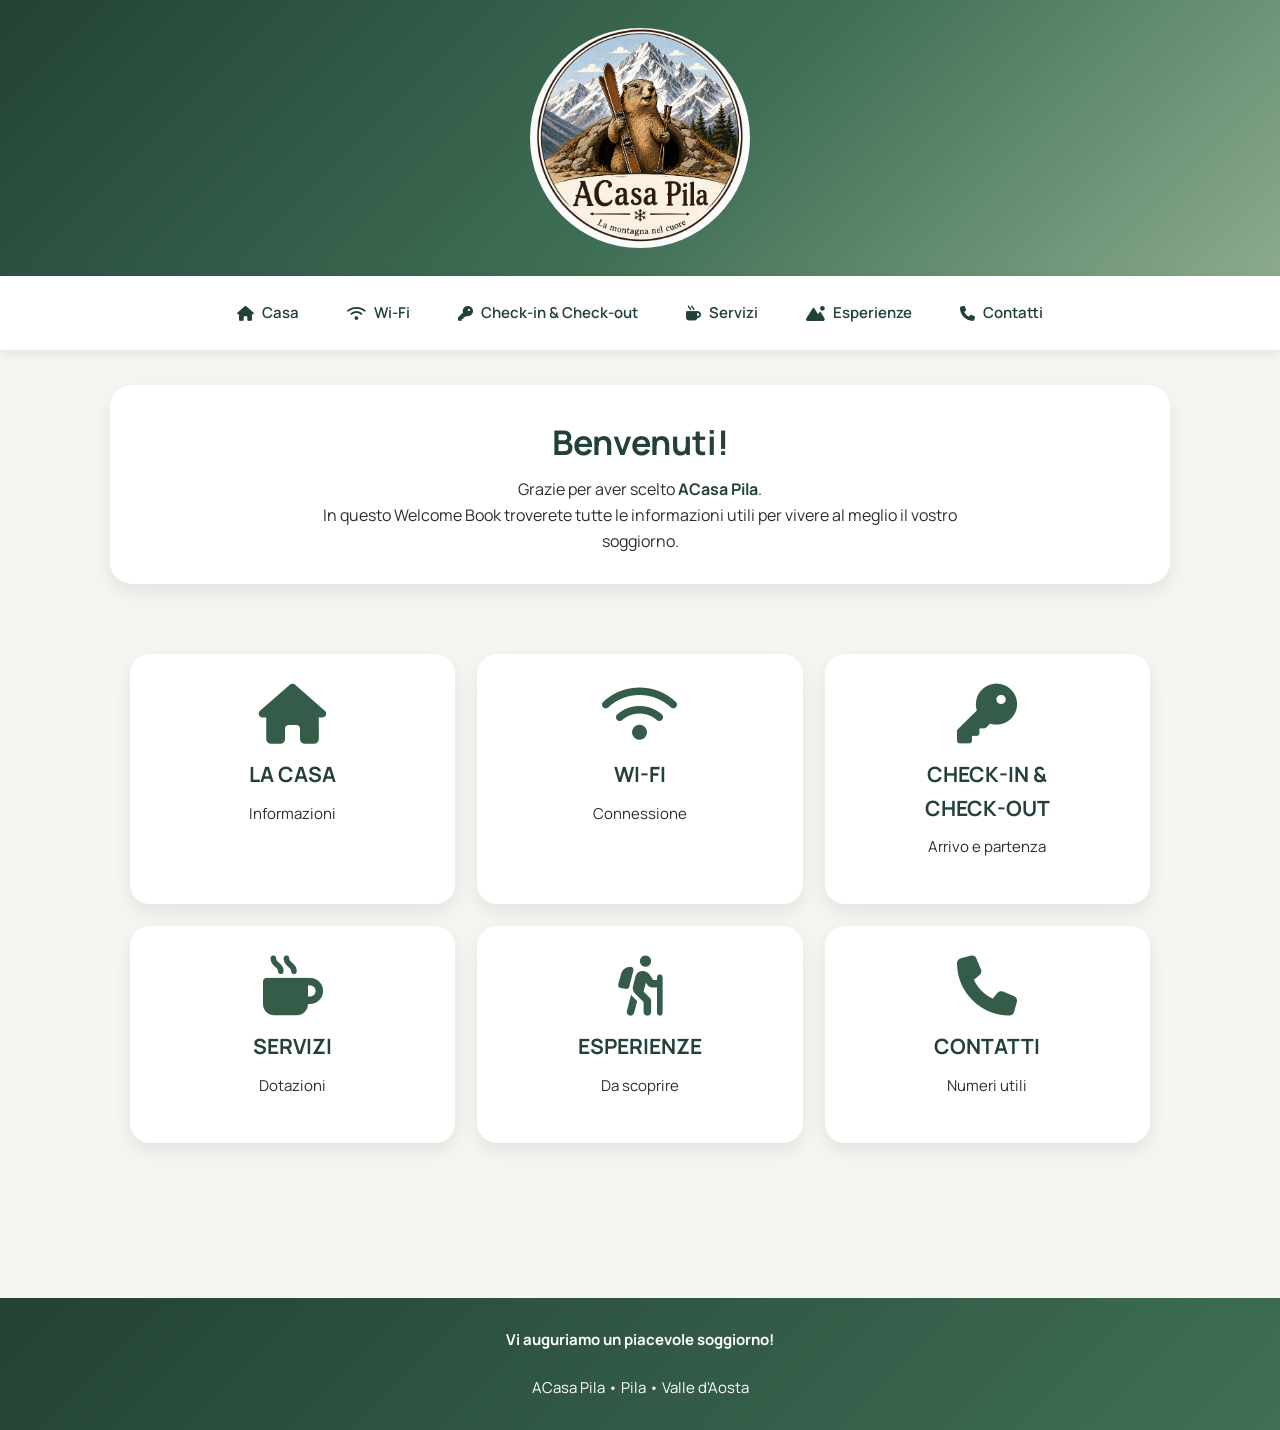
==== commit 04db8016: "Update index.html" ====
--- a/index.html
+++ b/index.html
@@ -27,7 +27,7 @@
 
     <a href="casa.html">
         <i class="fa-solid fa-house"></i>
-        La Casa
+        Casa
     </a>
 
     <a href="wifi.html">
--- a/css/style.css
+++ b/css/style.css
@@ -45,6 +45,10 @@
 line-height:1.6;
 
 }
+
+/* ===========================
+HEADER
+=========================== */
 
 /* ===========================
 HEADER
@@ -63,7 +67,19 @@
 
 text-align:center;
 
+display:flex;
+
+justify-content:center;
+
+align-items:center;
+
 box-shadow:0 5px 15px rgba(0,0,0,.15);
+
+}
+
+header a{
+
+display:inline-block;
 
 }
 
